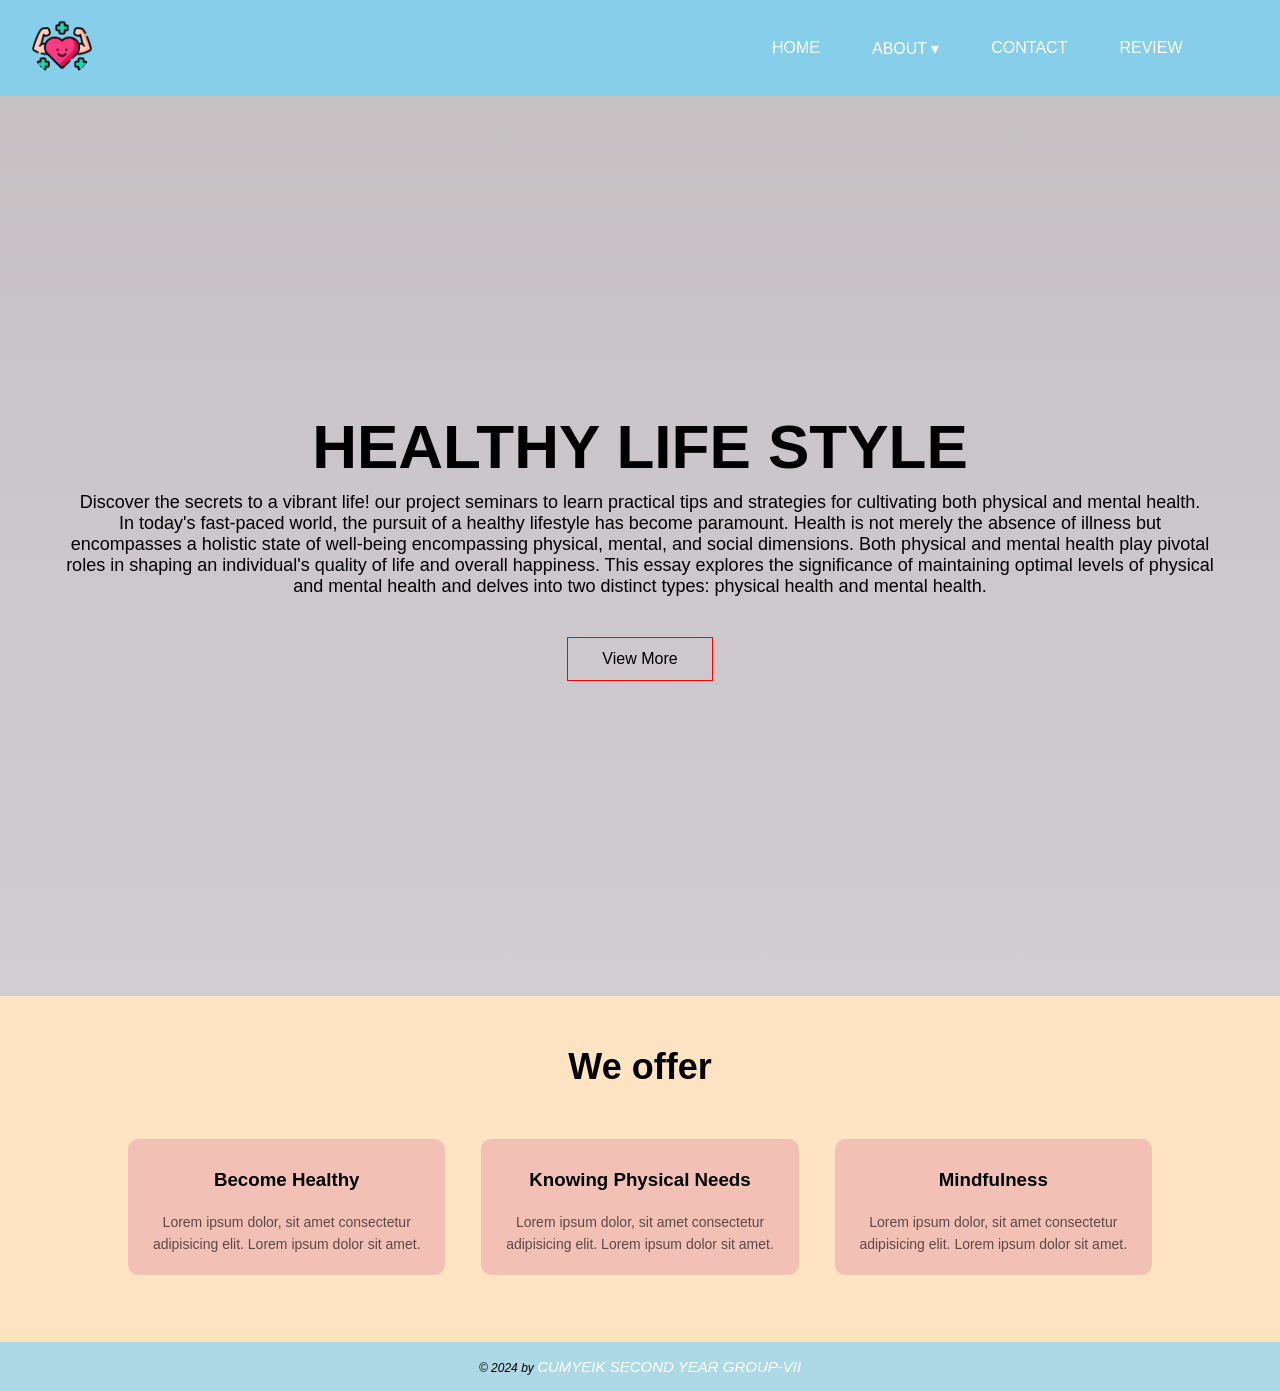
==== index.html @ f5f698a1 "first commit" ====
<!DOCTYPE html>
<html lang="en">
<head>
    <meta charset="UTF-8">
    <meta name="viewport" content="width=device-width, initial-scale=1.0">
    <title>Healthy Life Style</title>
    <link rel="icon" href="images/medical-team.png">
    <link href="css/style.css" rel="stylesheet">
    <link rel="stylesheet" href="css/navbar.css">
</head>
<body>
    <div><img src="images/better-health.png" class="logo"></div>
    <div class="nav">
    <ul>
        <li><a href="index.html">HOME</a></li>
        <li class="dropdown">
            <a href="#" class="dropbtn">ABOUT &dtrif;</a>
            <div class="dropdown-content">
              <a href="physicalhealth.html">Physical Health</a>
              <a href="mentalhealth.html">Mental Health</a>
            </div>
        </li>
        <li><a href="contact.html">CONTACT</a></li>
        <li><a href="review.html">REVIEW</a></li>
    </ul>
</div>
<section class="bimage">
<div class="text-box">
    <h1>Healthy Life Style</h1>
    <p>
        Discover the secrets to a vibrant life! our project seminars to learn practical tips and strategies for cultivating both physical and mental health.<br>In today's fast-paced world, the pursuit of a healthy lifestyle has become paramount. Health is not merely the absence of illness but encompasses a holistic state of well-being encompassing physical, mental, and social dimensions. Both physical and mental health play pivotal roles in shaping an individual's quality of life and overall happiness. This essay explores the significance of maintaining optimal levels of physical and mental health and delves into two distinct types: physical health and mental health.        
    </p>
    <a href="#" class="hero-btn">View More</a>
</div>
</section>
<section class="offer">
    <h1> We offer</h1>
    <div class="row">
        <div class="offer-col">
            <h3>Become Healthy</h3>
            <p>
                Lorem ipsum dolor, 
                sit amet consectetur adipisicing elit.
                Lorem ipsum dolor sit amet.
            </p>
        </div>
        <div class="offer-col">
            <h3>Knowing Physical Needs</h3>
            <p>
                Lorem ipsum dolor, 
                sit amet consectetur adipisicing elit.
                Lorem ipsum dolor sit amet.
            </p>
        </div>
        <div class="offer-col">
            <h3>Mindfulness</h3>
            <p>
                Lorem ipsum dolor, 
                sit amet consectetur adipisicing elit.
                Lorem ipsum dolor sit amet.
            </p>
        </div>
    </div>
</section>
<footer class="footer">
    &copy; 2024 by <span>CUMYEIK SECOND YEAR GROUP-VII</span> 
 </footer>
</body>
</html>
---- css/style.css ----
/*Home page*/
.bimage{
  min-height: 100vh;
    width: 100%;
    background-image: linear-gradient(
        rgba(174, 178, 195, 0.7),
        rgba(190, 195, 214, 0.7)
    ),url("images/b1.jpg");
    background-position: center;
    background-size: cover;
    position: relative;
}
.text-box{
    width: 90%;
    position: absolute;
    top: 50%;
    left: 50%;
    transform: translate(-50%,-50%);
    text-align: center;
  }
 
  .text-box h1{
    font-size: 62px;
    text-transform: uppercase;
  }
 
  .text-box p{
    font-size: 18px;
    padding: 10px 0 40px;
  }
.text-box a{
    color:black;
 }
  .hero-btn{
    display: inline-block;
    text-decoration: none;
    border: 1px solid red;
    padding: 12px 34px;
    background: transparent;
    position: relative;
    cursor: pointer;
    transition: 1s;
  }
 
  .hero-btn:hover{
    background: #f44336;
    border: 1px solid #f44336;
  }
  .offer{
    width: 80%;
    margin: auto;
    text-align: center;
    padding-top: 50px;
  }
 
  .offer h1{
    font-size: 36px;
    font-weight: 600;
  }
 
  .offer p{
    color: #5a4a4a;
    font-size: 14px;
    font-weight: 300;
    line-height: 22px;
    padding-top: 10px;
  }
 
  .row{
    margin-top: 5%;
    display: flex;
    justify-content: space-between;
  }
 
  .offer-col{
    flex-basis: 31%;
    background: rgba(238,177,177,0.7);
    border-radius: 10px;
    padding: 20px 12px;
    box-sizing: border-box;
    text-align: center;
    margin-bottom: 5%;
    transition: 0.5s;
  }
 
  .offer-col h3{
    text-align: center;
    font-weight: 600;
    margin: 10px 0;
  }
 
  .offer-col:hover{
    box-shadow: 0 0 20px 0px rgba(0,0,0,0.2);
  }
  .footer{
    background-color: lightblue;
    border-top: var(--border-color);
    position: relative;
    bottom: 0; left: 0; right: 0;
    text-align: center;
    font-size: 1.3rem;
    padding: 1rem 1rem;
    color:var(--text-color);
    margin-top: 1rem;
    z-index: 1000;
    font-size: 12px;
  }
  .footer span{
    color: white;
    font-size: 15px;
  }
/*About-Page*/
.head{
    margin-top: 20px;
    text-align: center;
    background-color:lightgreen;
    text-transform: uppercase;
    height: 50px;
    padding: 5px;
}

#main-text{
    border:1px solid black;
    height: 150px;
    margin-top: 3rem;
    margin-left: 2rem;
    padding: 30px;
    width: 95%;
    border-radius: .5rem;
    box-shadow: rgb(127, 217, 255);
    background-color: white;
    margin-bottom: 2rem;
}
#main-text p{
    text-align: justify;
    padding: 12px 14px;
}
.articles{
    width: 70%;
}
article {
    position: relative;
    border-radius: 16px;
    box-shadow: none;
    background: #fff;
    transform-origin: center;
    transition: all 0.4s ease-in-out;
    overflow: hidden;
    margin-bottom: 50px;
  }
  

  
  article h2 {
    margin: 0 0 18px 0;
    font-family: "Bebas Neue", cursive;
    font-size: 1.9rem;
    letter-spacing: 0.06em;
    color: var(--title-color);
    transition: color 0.3s ease-out;
  }
  
  figure {
    margin: 0;
    padding: 0;
    aspect-ratio: 16 / 9;
    overflow: hidden;
  }
  
  article img {
    max-width: 100%;
    transform-origin: center;
    transform: scale(var(--img-scale));
    transition: transform 0.4s ease-in-out;
  }
  
  .article-body {
    padding: 24px;
  }
  
  article:has(:hover, :focus) {
    --img-scale: 1.1;
    box-shadow: rgba(0, 0, 0, 0.16) 0px 10px 36px 0px, rgba(0, 0, 0, 0.06) 0px 0px 0px 1px;
  }
  .articles {
    display: grid;
    max-width: 1200px;
    margin-inline: auto;
    padding-inline: 1rem;
    grid-template-columns: repeat(auto-fill, minmax(320px, 1fr));
    gap: 2rem;
  }
.btn{
    margin-top: 3rem;
    padding: .5rem 1.5rem;
    background-color: rgb(65, 63, 60);
    border-radius: .5rem;
    text-decoration: none;
    color: aliceblue;
}
.btn:hover{
    background-color: aliceblue;
    color: rgb(65, 63, 60);
}
/*physical Health*/

.phead h1{
    font-size: 40px;
    position: relative;
    left: 35px;
    top: 30px;
}
.phead span{
    font-family: mv boli;
    color:brown;
}
#pbody{
  width: auto;
    margin-top: 40px;
    display: flex;
    align-items: center;
}
#pbody p{
    padding: 20px 20px;
    text-align: justify;
    font-size: 20px;
}
img{
    float: left;
    border-radius: 10px;
}
#fact{
    margin-left: 30px;
    margin-top: 30px;
}
#fact h2{
    margin-bottom: 20px;
}
.container{
	display:flex;
	justify-content:center;
	align-items:center;
}
.card{
	width:325px;
	margin:20px;
	border-radius:10px;
	box-shadow:0 0 10px rgba(0,0,0,0.2);
	overflow:hidden;
	transition:transform 0.4s ease;
}
.card:hover{ 
	transform:scale(1.05);
}
.card-image{
	width:100%;
}
.card-image img{
	width:100%;
	height:auto;
}
.content h3{
	font-size:26px;
	margin-bottom:10px;
}
.content p{
	font-size:16px;
	margin-bottom:20px;
	color:#666;
}
.content .button{
	display:inline-block;
	padding:10px 20px;
	background-color:#007bff;
	color:#fff;
	text-decoration:none;
	border-radius:4px;
	transition: transform 0.3s ease;
}
.content .button:hover{
	background-color:#0056b3;
}
/*References page*/
.bor{
  margin: auto;
}
.link{
  border: 1px solid;
  box-shadow: 7px 7px 7px darkblue;
}
.link h1{
  text-align: center;
  font-size: 2rem;
  color: #f44336;
  margin-top: 3rem;
}
.link ol{
  margin-left: 4rem;
  margin-top: 3rem;
}
.link ol li{
  font-size: 20px;
  padding: 12px;
}
.link ol li a:hover{
  color: red;
}
footer{
  font-size:0.75em;
  font-style:oblique;
  text-align:center;
  background-color: skyblue;
}
---- css/navbar.css ----
* {
    font-family: sans-serif;
    margin: 0;
    padding: 0;
    box-sizing: border-box;
}

body {
    background-color: bisque;
}

.logo{
margin-top: 1rem;
width: 60px;
border-radius: 40px;
margin-left: 2rem;
position: absolute;
}


.nav {
display: flex;
align-items: center;
background-color: skyblue;
padding: 3rem;
padding: 3rem;
width: 100%;
height: 60px;
}

.nav ul {
list-style-type: none;
margin-left: 43rem;
padding: 0;
overflow: hidden;
}

.nav ul li {
float: left;
margin-left: 20px;
}

.nav ul li a {
display: block;
color: white;
text-align: center;
border-radius: .5rem;
padding: 14px 16px;
text-decoration: none;
}

.nav ul li a:hover {
color:skyblue;
background-color: white;
}

.dropdown {
display: inline-block;
}

.dropdown-content {
display: none;
position: absolute;
background-color: skyblue;
min-width: 160px;
border: 10px;
z-index: 1;
}

.dropdown-content a {
color: white;
padding: 12px 16px;
display: block;
text-align: left;
}

.dropdown-content a:hover {
background-color: skyblue;
}

.dropdown:hover .dropdown-content {
display: block;
}
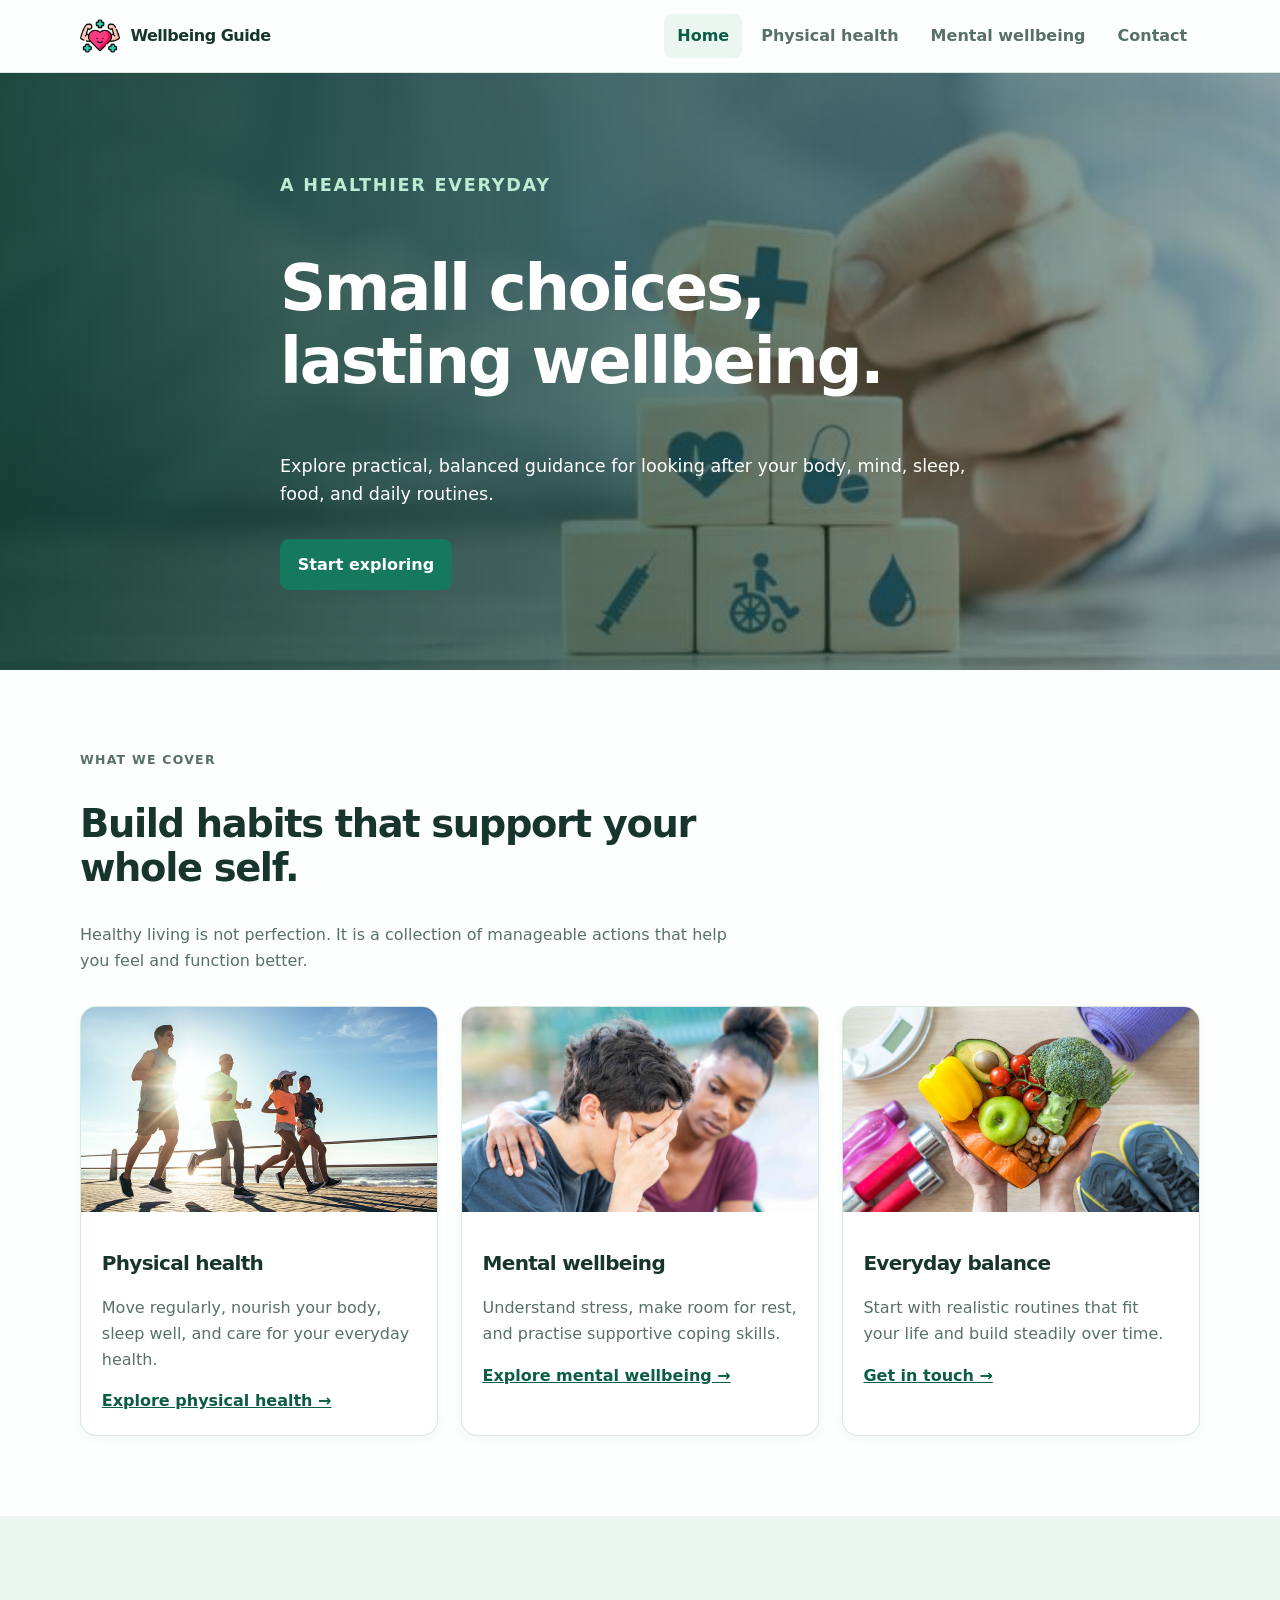
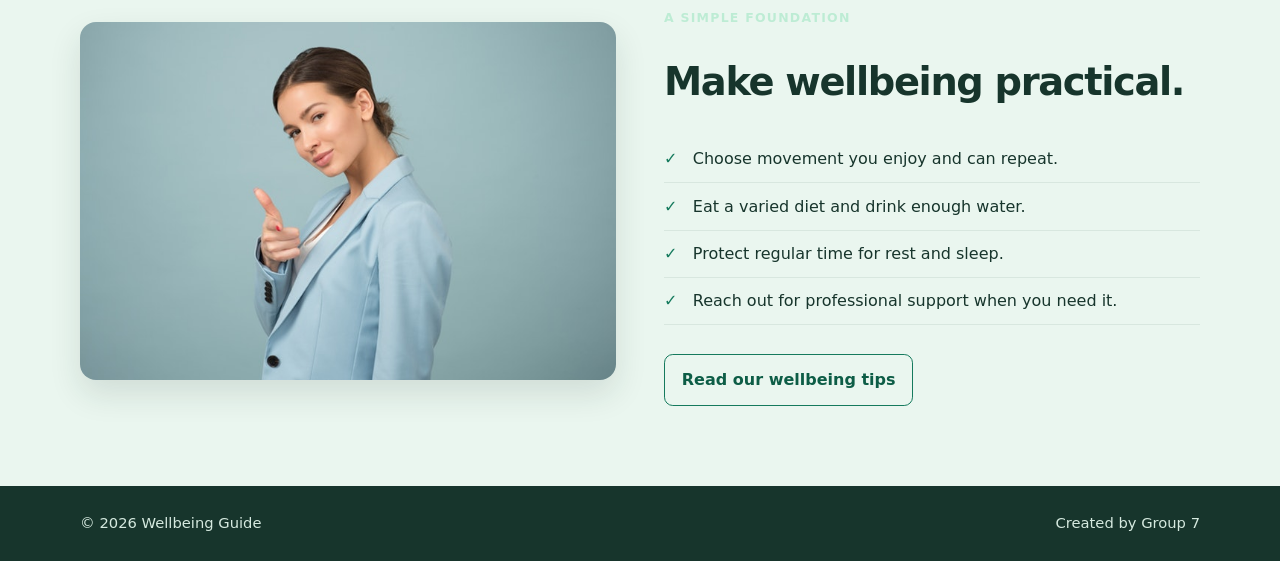
==== commit 9f721602: "feat: rebuild healthy lifestyle website with responsive structure" ====
--- a/index.html
+++ b/index.html
@@ -1,69 +1,10 @@
-<!DOCTYPE html>
+<!doctype html>
 <html lang="en">
-<head>
-    <meta charset="UTF-8">
-    <meta name="viewport" content="width=device-width, initial-scale=1.0">
-    <title>Healthy Life Style</title>
-    <link rel="icon" href="images/medical-team.png">
-    <link href="css/style.css" rel="stylesheet">
-    <link rel="stylesheet" href="css/navbar.css">
-</head>
+<head><meta charset="utf-8"><meta name="viewport" content="width=device-width, initial-scale=1"><meta name="description" content="Practical guidance for a healthier body and mind."><title>Wellbeing Guide | Healthy Lifestyle</title><link rel="icon" href="assets/images/better-health.png"><link rel="stylesheet" href="assets/css/styles.css"><script src="assets/js/main.js" defer></script></head>
 <body>
-    <div><img src="images/better-health.png" class="logo"></div>
-    <div class="nav">
-    <ul>
-        <li><a href="index.html">HOME</a></li>
-        <li class="dropdown">
-            <a href="#" class="dropbtn">ABOUT &dtrif;</a>
-            <div class="dropdown-content">
-              <a href="physicalhealth.html">Physical Health</a>
-              <a href="mentalhealth.html">Mental Health</a>
-            </div>
-        </li>
-        <li><a href="contact.html">CONTACT</a></li>
-        <li><a href="review.html">REVIEW</a></li>
-    </ul>
-</div>
-<section class="bimage">
-<div class="text-box">
-    <h1>Healthy Life Style</h1>
-    <p>
-        Discover the secrets to a vibrant life! our project seminars to learn practical tips and strategies for cultivating both physical and mental health.<br>In today's fast-paced world, the pursuit of a healthy lifestyle has become paramount. Health is not merely the absence of illness but encompasses a holistic state of well-being encompassing physical, mental, and social dimensions. Both physical and mental health play pivotal roles in shaping an individual's quality of life and overall happiness. This essay explores the significance of maintaining optimal levels of physical and mental health and delves into two distinct types: physical health and mental health.        
-    </p>
-    <a href="#" class="hero-btn">View More</a>
-</div>
-</section>
-<section class="offer">
-    <h1> We offer</h1>
-    <div class="row">
-        <div class="offer-col">
-            <h3>Become Healthy</h3>
-            <p>
-                Lorem ipsum dolor, 
-                sit amet consectetur adipisicing elit.
-                Lorem ipsum dolor sit amet.
-            </p>
-        </div>
-        <div class="offer-col">
-            <h3>Knowing Physical Needs</h3>
-            <p>
-                Lorem ipsum dolor, 
-                sit amet consectetur adipisicing elit.
-                Lorem ipsum dolor sit amet.
-            </p>
-        </div>
-        <div class="offer-col">
-            <h3>Mindfulness</h3>
-            <p>
-                Lorem ipsum dolor, 
-                sit amet consectetur adipisicing elit.
-                Lorem ipsum dolor sit amet.
-            </p>
-        </div>
-    </div>
-</section>
-<footer class="footer">
-    &copy; 2024 by <span>CUMYEIK SECOND YEAR GROUP-VII</span> 
- </footer>
-</body>
-</html>+<header class="site-header"><div class="container nav-wrap"><a class="brand" href="index.html"><img src="assets/images/better-health.png" alt="Healthy Lifestyle logo">Wellbeing Guide</a><button class="menu-toggle" aria-expanded="false" aria-controls="primary-navigation">Menu</button><nav><ul class="nav-list" id="primary-navigation"><li><a href="index.html" aria-current="page">Home</a></li><li><a href="pages/physical-health.html">Physical health</a></li><li><a href="pages/mental-wellbeing.html">Mental wellbeing</a></li><li><a href="pages/contact.html">Contact</a></li></ul></nav></div></header>
+<main><section class="hero"><div class="container hero-content"><p class="eyebrow">A healthier everyday</p><h1>Small choices, lasting wellbeing.</h1><p>Explore practical, balanced guidance for looking after your body, mind, sleep, food, and daily routines.</p><a class="button" href="#start">Start exploring</a></div></section>
+<section class="section" id="start"><div class="container"><div class="section-heading"><p class="eyebrow">What we cover</p><h2>Build habits that support your whole self.</h2><p>Healthy living is not perfection. It is a collection of manageable actions that help you feel and function better.</p></div><div class="grid"><article class="card"><img src="assets/images/phy.jpg" alt="A person representing physical health"><div class="card-body"><h3>Physical health</h3><p>Move regularly, nourish your body, sleep well, and care for your everyday health.</p><a href="pages/physical-health.html">Explore physical health →</a></div></article><article class="card"><img src="assets/images/men3.jpg" alt="Person resting in a peaceful outdoor setting"><div class="card-body"><h3>Mental wellbeing</h3><p>Understand stress, make room for rest, and practise supportive coping skills.</p><a href="pages/mental-wellbeing.html">Explore mental wellbeing →</a></div></article><article class="card"><img src="assets/images/eating.jpg" alt="A nutritious meal"><div class="card-body"><h3>Everyday balance</h3><p>Start with realistic routines that fit your life and build steadily over time.</p><a href="pages/contact.html">Get in touch →</a></div></article></div></div></section>
+<section class="section alt"><div class="container split"><img src="assets/images/way.jpg" alt="Person enjoying a calm moment outdoors"><div><p class="eyebrow">A simple foundation</p><h2>Make wellbeing practical.</h2><ul class="checklist"><li>Choose movement you enjoy and can repeat.</li><li>Eat a varied diet and drink enough water.</li><li>Protect regular time for rest and sleep.</li><li>Reach out for professional support when you need it.</li></ul><a class="button secondary" href="pages/mental-wellbeing.html">Read our wellbeing tips</a></div></div></section></main>
+<footer class="site-footer"><div class="container footer-content"><span>© 2026 Wellbeing Guide</span><span>Created by Group 7</span></div></footer>
+</body></html>
--- a/assets/css/styles.css
+++ b/assets/css/styles.css
@@ -0,0 +1,61 @@
+:root { --ink:#17352c; --muted:#587068; --brand:#157a5d; --brand-dark:#0d5d46; --soft:#eaf6ef; --surface:#fff; --line:#d8e7df; --shadow:0 14px 32px rgba(23,53,44,.12); }
+* { box-sizing:border-box; }
+html { scroll-behavior:smooth; }
+body { margin:0; color:var(--ink); background:#fcfffd; font-family:Inter,system-ui,-apple-system,BlinkMacSystemFont,"Segoe UI",sans-serif; line-height:1.6; }
+img { max-width:100%; display:block; }
+a { color:inherit; }
+.container { width:min(1120px, calc(100% - 2rem)); margin-inline:auto; }
+.site-header { position:sticky; top:0; z-index:10; background:rgba(252,255,253,.96); border-bottom:1px solid var(--line); backdrop-filter:blur(12px); }
+.nav-wrap { min-height:72px; display:flex; align-items:center; justify-content:space-between; gap:1rem; }
+.brand { display:flex; align-items:center; gap:.65rem; text-decoration:none; font-weight:800; letter-spacing:-.03em; }
+.brand img { width:40px; height:40px; object-fit:contain; }
+.nav-list { display:flex; gap:.4rem; list-style:none; padding:0; margin:0; }
+.nav-list a { display:block; padding:.55rem .8rem; text-decoration:none; border-radius:.5rem; font-weight:650; color:var(--muted); }
+.nav-list a:hover,.nav-list a[aria-current="page"] { color:var(--brand-dark); background:var(--soft); }
+.menu-toggle { display:none; border:1px solid var(--line); border-radius:.5rem; background:white; padding:.45rem .65rem; font:inherit; color:var(--ink); }
+.hero { min-height:550px; display:grid; place-items:center; color:white; background:linear-gradient(90deg,rgba(9,54,40,.89),rgba(9,54,40,.42)),url("../images/b1.jpg") center/cover; }
+.hero-content { max-width:720px; padding:5rem 0; }
+.eyebrow { margin:0 0:.6rem; color:#bdecd4; letter-spacing:.1em; text-transform:uppercase; font-size:.78rem; font-weight:800; }
+h1,h2,h3 { margin:0 0:.7rem; line-height:1.15; letter-spacing:-.035em; }
+h1 { font-size:clamp(2.35rem,5vw,4.6rem); }
+h2 { font-size:clamp(1.65rem,3vw,2.55rem); }
+h3 { font-size:1.25rem; }
+.hero p { font-size:1.1rem; max-width:62ch; }
+.button { display:inline-block; margin-top:.8rem; padding:.75rem 1.05rem; border-radius:.55rem; text-decoration:none; font-weight:750; background:var(--brand); color:white; border:1px solid var(--brand); }
+.button:hover { background:var(--brand-dark); border-color:var(--brand-dark); }
+.button.secondary { background:transparent; color:var(--brand-dark); }
+.section { padding:5rem 0; }
+.section.alt { background:var(--soft); }
+.section-heading { max-width:650px; margin-bottom:2rem; }
+.section-heading p { color:var(--muted); margin:0; }
+.grid { display:grid; grid-template-columns:repeat(3,1fr); gap:1.4rem; }
+.card { border:1px solid var(--line); border-radius:1rem; overflow:hidden; background:var(--surface); box-shadow:0 4px 10px rgba(23,53,44,.04); }
+.card img { width:100%; height:205px; object-fit:cover; }
+.card-body { padding:1.3rem; }
+.card p { color:var(--muted); margin:0; }
+.card a { display:inline-block; margin-top:1rem; font-weight:750; color:var(--brand-dark); }
+.split { display:grid; grid-template-columns:1fr 1fr; gap:3rem; align-items:center; }
+.split img { width:100%; min-height:340px; object-fit:cover; border-radius:1rem; box-shadow:var(--shadow); }
+.checklist { padding:0; list-style:none; }
+.checklist li { padding:.65rem 0 .65rem 1.8rem; position:relative; border-bottom:1px solid var(--line); }
+.checklist li::before { content:"✓"; position:absolute; left:0; color:var(--brand); font-weight:900; }
+.topic-hero { padding:4.6rem 0 3.2rem; background:var(--soft); }
+.topic-hero p { max-width:68ch; color:var(--muted); font-size:1.1rem; }
+.feature-list { display:grid; gap:1.25rem; }
+.feature { display:grid; grid-template-columns:90px 1fr; gap:1.15rem; align-items:center; padding:1.2rem; border:1px solid var(--line); border-radius:.85rem; background:white; }
+.feature img { width:90px; height:90px; object-fit:cover; border-radius:.65rem; }
+.feature p { margin:0; color:var(--muted); }
+.contact-layout { display:grid; grid-template-columns:.85fr 1.15fr; gap:2rem; }
+.contact-panel { background:var(--ink); color:white; padding:2rem; border-radius:1rem; }
+.contact-panel p,.contact-panel a { color:#d5e9df; }
+.contact-panel a { text-decoration:none; }
+.contact-panel address { font-style:normal; display:grid; gap:1rem; margin-top:1.5rem; }
+.form-card { padding:2rem; border:1px solid var(--line); border-radius:1rem; background:white; box-shadow:var(--shadow); }
+label { display:block; margin:.85rem 0 .35rem; font-weight:700; }
+input,textarea { width:100%; padding:.75rem; border:1px solid #aac6b9; border-radius:.45rem; font:inherit; color:var(--ink); }
+textarea { min-height:145px; resize:vertical; }
+input:focus,textarea:focus { outline:3px solid #bdecd4; border-color:var(--brand); }
+.form-message { min-height:1.5em; color:var(--brand-dark); font-weight:700; }
+.site-footer { padding:1.6rem 0; color:#d5e9df; background:var(--ink); }
+.footer-content { display:flex; justify-content:space-between; gap:1rem; flex-wrap:wrap; font-size:.92rem; }
+@media (max-width:760px) { .menu-toggle { display:block; } .nav-list { display:none; position:absolute; top:72px; left:1rem; right:1rem; padding:.5rem; flex-direction:column; background:white; border:1px solid var(--line); border-radius:.7rem; box-shadow:var(--shadow); } .nav-list.is-open { display:flex; } .grid,.split,.contact-layout { grid-template-columns:1fr; } .hero { min-height:500px; } .section { padding:3.5rem 0; } .feature { grid-template-columns:70px 1fr; } .feature img { width:70px; height:70px; } }
